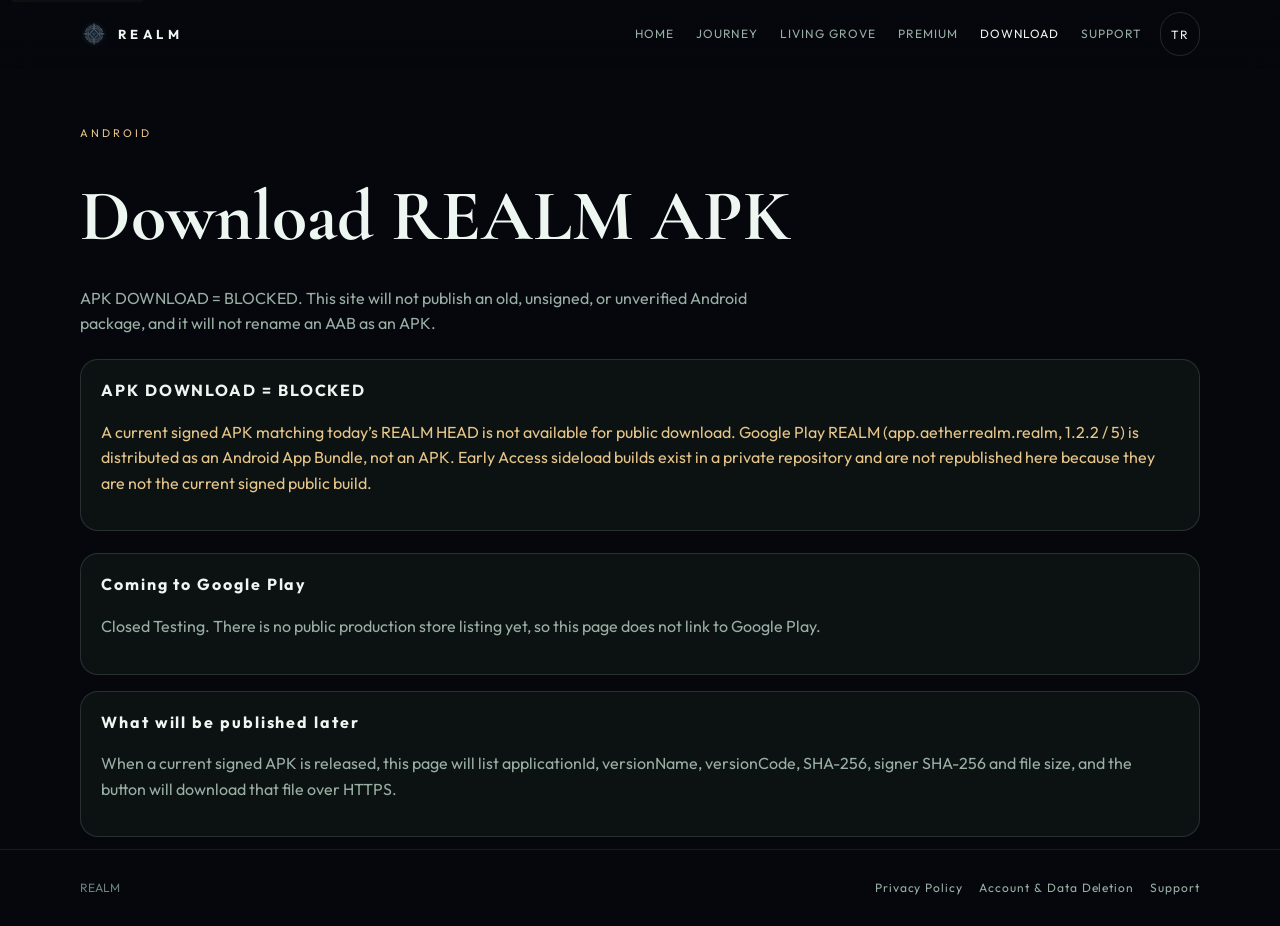
==== download/index.html @ 35841289 "Official REALM website (project path /realm/)" ====
<!doctype html>
<html lang="en">
<head>
  <meta charset="utf-8">
  <meta name="viewport" content="width=device-width, initial-scale=1, viewport-fit=cover">
  <title>Download REALM APK</title>
  <meta name="description" content="Direct APK download is currently blocked. Coming to Google Play — Closed Testing.">
  <meta name="theme-color" content="#05070d">
  <link rel="canonical" href="https://brokebrosol.github.io/realm/download/">
  <meta property="og:title" content="Download REALM APK">
  <meta property="og:description" content="Direct APK download is currently blocked. Coming to Google Play — Closed Testing.">
  <meta property="og:type" content="website">
  <meta property="og:url" content="https://brokebrosol.github.io/realm/download/">
  <meta property="og:image" content="https://brokebrosol.github.io/realm/assets/brand/og.png">
  <link rel="icon" href="../assets/brand/icon-512.png">
  <link rel="apple-touch-icon" href="../assets/brand/icon-512.png">
  <link rel="preconnect" href="https://fonts.googleapis.com">
  <link rel="preconnect" href="https://fonts.gstatic.com" crossorigin>
  <link href="https://fonts.googleapis.com/css2?family=Cormorant+Garamond:ital,wght@0,600;1,500&family=Outfit:wght@400;500;600;700&display=swap" rel="stylesheet">
  <link rel="stylesheet" href="../assets/site.css">
  
</head>
<body>

  <a class="skip" href="#content">Skip to content</a>
  <header class="site-header">
    <div class="wrap nav">
      <a class="brand" href="../">
        <img src="../assets/brand/icon-512.png" alt="" width="28" height="28">
        REALM
      </a>
      <nav class="nav-links" aria-label="Primary">
        <a href="../" data-en="Home" data-tr="Ana Sayfa">Home</a><a href="../journey/" data-en="Journey" data-tr="Yolculuk">Journey</a><a href="../living-grove/" data-en="Living Grove" data-tr="Living Grove">Living Grove</a><a href="../premium/" data-en="Premium" data-tr="Premium">Premium</a><a href="../download/" aria-current="page" data-en="Download" data-tr="İndir">Download</a><a href="../support/" data-en="Support" data-tr="Destek">Support</a>
        <button class="lang" type="button" aria-label="Switch language">TR</button>
      </nav>
      <button class="menu-btn" type="button" aria-expanded="false" data-en-aria="Open menu" data-tr-aria="Menüyü aç">Menu</button>
    </div>
    <nav class="drawer" aria-label="Mobile">
      <a href="../" data-en="Home" data-tr="Ana Sayfa">Home</a><a href="../journey/" data-en="Journey" data-tr="Yolculuk">Journey</a><a href="../living-grove/" data-en="Living Grove" data-tr="Living Grove">Living Grove</a><a href="../premium/" data-en="Premium" data-tr="Premium">Premium</a><a href="../download/" aria-current="page" data-en="Download" data-tr="İndir">Download</a><a href="../support/" data-en="Support" data-tr="Destek">Support</a>
    </nav>
  </header>

  <main id="content" class="page-hero">
    <div class="wrap">
      <p class="eyebrow">Android</p>
      <h1 data-en="Download REALM APK" data-tr="REALM APK İndir">Download REALM APK</h1>
      <p class="lead" data-en="APK DOWNLOAD = BLOCKED. This site will not publish an old, unsigned, or unverified Android package, and it will not rename an AAB as an APK." data-tr="APK İNDİRME = KAPALI. Bu site eski, imzasız veya doğrulanmamış bir Android paketini yayımlamaz; AAB’yi APK diye yeniden adlandırmaz.">APK DOWNLOAD = BLOCKED. This site will not publish an old, unsigned, or unverified Android package, and it will not rename an AAB as an APK.</p>
      <div class="notice warn">
        <strong>APK DOWNLOAD = BLOCKED</strong>
        <p data-en="A current signed APK matching today’s REALM HEAD is not available for public download. Google Play REALM (app.aetherrealm.realm, 1.2.2 / 5) is distributed as an Android App Bundle, not an APK. Early Access sideload builds exist in a private repository and are not republished here because they are not the current signed public build." data-tr="Bugünkü REALM HEAD ile eşleşen güncel imzalı bir APK herkese açık indirme için yok. Google Play REALM (app.aetherrealm.realm, 1.2.2 / 5) APK olarak değil Android App Bundle olarak dağıtılır. Erken Erişim sideload derlemeleri özel bir depodadır ve güncel imzalı kamuya açık derleme olmadıkları için burada yeniden yayımlanmaz.">A current signed APK matching today’s REALM HEAD is not available for public download. Google Play REALM (app.aetherrealm.realm, 1.2.2 / 5) is distributed as an Android App Bundle, not an APK. Early Access sideload builds exist in a private repository and are not republished here because they are not the current signed public build.</p>
      </div>
      <div class="play-box">
        <strong data-en="Coming to Google Play" data-tr="Google Play’e geliyor">Coming to Google Play</strong>
        <p data-en="Closed Testing. There is no public production store listing yet, so this page does not link to Google Play." data-tr="Kapalı test. Henüz herkese açık production mağaza kaydı olmadığı için bu sayfa Google Play’e bağlanmaz.">Closed Testing. There is no public production store listing yet, so this page does not link to Google Play.</p>
      </div>
      <div class="notice" style="margin-top:16px">
        <strong data-en="What will be published later" data-tr="Daha sonra ne yayımlanır">What will be published later</strong>
        <p data-en="When a current signed APK is released, this page will list applicationId, versionName, versionCode, SHA-256, signer SHA-256 and file size, and the button will download that file over HTTPS." data-tr="Güncel imzalı bir APK yayımlandığında bu sayfa applicationId, versionName, versionCode, SHA-256, imzalayan SHA-256 ve dosya boyutunu listeler; düğme dosyayı HTTPS üzerinden indirir.">When a current signed APK is released, this page will list applicationId, versionName, versionCode, SHA-256, signer SHA-256 and file size, and the button will download that file over HTTPS.</p>
      </div>
    </div>
  </main>

  <footer>
    <div class="wrap foot">
      <div>REALM</div>
      <nav>
        <a href="../privacy/" data-en="Privacy Policy" data-tr="Gizlilik Politikası">Privacy Policy</a>
        <a href="../delete-account/" data-en="Account & Data Deletion" data-tr="Hesap ve Veri Silme">Account & Data Deletion</a>
        <a href="../support/" data-en="Support" data-tr="Destek">Support</a>
      </nav>
    </div>
  </footer>
  <script src="../assets/site.js"></script>
</body>
</html>
---- assets/site.css ----
:root {
  --bg: #05070d;
  --bg-2: #08110e;
  --forest: #0c1a14;
  --panel: rgba(8, 14, 16, 0.78);
  --panel-solid: #101816;
  --text: #eef6f1;
  --muted: #9aafa4;
  --faint: #6d8178;
  --line: rgba(176, 214, 196, 0.16);
  --teal: #7ecb8a;
  --water: #3ec6c9;
  --gold: #d4b15a;
  --gold-soft: #e6c589;
  --danger: #c9896a;
  --shadow: 0 24px 80px rgba(0, 0, 0, 0.45);
  --radius: 22px;
  --font-display: "Cormorant Garamond", "Times New Roman", serif;
  --font-body: "Outfit", system-ui, sans-serif;
  --max: 1120px;
}

* { box-sizing: border-box; }
html { scroll-behavior: smooth; }
html, body { margin: 0; padding: 0; }
body {
  color: var(--text);
  background: var(--bg);
  font: 16px/1.6 var(--font-body);
  min-height: 100%;
  overflow-x: hidden;
}
img { max-width: 100%; display: block; }
a { color: inherit; }
button, [role="button"] { cursor: pointer; }
button { font-family: inherit; }

.skip {
  position: absolute;
  left: 12px;
  top: -40px;
  background: var(--gold);
  color: #14110a;
  padding: 8px 12px;
  z-index: 20;
}
.skip:focus { top: 12px; }

.wrap {
  width: min(var(--max), calc(100% - 36px));
  margin: 0 auto;
}

.site-header {
  position: sticky;
  top: 0;
  z-index: 30;
  backdrop-filter: blur(18px);
  background: linear-gradient(180deg, rgba(5, 7, 13, 0.92), rgba(5, 7, 13, 0.72) 70%, transparent);
  border-bottom: 1px solid transparent;
}
.nav {
  display: flex;
  align-items: center;
  justify-content: space-between;
  min-height: 68px;
  gap: 16px;
  padding-top: env(safe-area-inset-top);
}
.brand {
  display: inline-flex;
  align-items: center;
  gap: 10px;
  text-decoration: none;
  letter-spacing: 0.34em;
  font-weight: 700;
  font-size: 13px;
}
.brand img, .brand svg {
  width: 28px;
  height: 28px;
}
.nav-links {
  display: flex;
  align-items: center;
  gap: 2px;
  flex-wrap: wrap;
  justify-content: flex-end;
}
.nav-links a, .lang, .menu-btn {
  color: var(--muted);
  text-decoration: none;
  font-size: 12px;
  letter-spacing: 0.08em;
  text-transform: uppercase;
  padding: 10px 10px;
  min-height: 44px;
  display: inline-flex;
  align-items: center;
  background: none;
  border: 0;
  white-space: nowrap;
}
.nav-links a[aria-current="page"], .nav-links a:hover {
  color: var(--text);
}
.lang {
  border: 1px solid var(--line);
  border-radius: 999px;
  color: var(--text);
  margin-left: 6px;
}
.menu-btn { display: none; }

.hero {
  position: relative;
  min-height: 92vh;
  display: grid;
  align-items: end;
  overflow: hidden;
  isolation: isolate;
}
.hero-bg {
  position: absolute;
  inset: 0;
  z-index: -2;
  overflow: hidden;
  background: #05070d;
}
.hero-bg img {
  position: absolute;
  inset: 0;
  width: 100%;
  height: 100%;
  object-fit: cover;
  object-position: center 42%;
}
.hero-bg::before {
  content: "";
  position: absolute;
  inset: 0;
  background:
    linear-gradient(180deg, rgba(5,7,13,0.18) 0%, rgba(5,7,13,0.08) 32%, rgba(5,7,13,0.55) 68%, var(--bg) 100%),
    linear-gradient(90deg, rgba(5,7,13,0.35), transparent 38%, transparent 72%, rgba(5,7,13,0.25));
  pointer-events: none;
}
.hero-bg::after {
  content: "";
  position: absolute;
  inset: auto 0 0 0;
  height: 42%;
  background: linear-gradient(180deg, transparent, var(--bg));
}
.hero-copy {
  padding: 120px 0 72px;
  max-width: 760px;
}
.eyebrow {
  color: var(--gold-soft);
  font-size: 11px;
  letter-spacing: 0.28em;
  text-transform: uppercase;
  margin: 0 0 16px;
}
.hero h1 {
  font-family: var(--font-display);
  font-size: clamp(64px, 16vw, 148px);
  line-height: 0.82;
  letter-spacing: 0.08em;
  margin: 0 0 18px;
  font-weight: 600;
}
.intent {
  font-family: var(--font-display);
  font-size: clamp(20px, 3vw, 30px);
  font-style: normal;
  font-weight: 600;
  letter-spacing: 0.14em;
  text-transform: uppercase;
  color: var(--text);
  margin: 0 0 18px;
}
.lede {
  color: var(--muted);
  font-size: clamp(16px, 2vw, 19px);
  max-width: 560px;
  margin: 0 0 28px;
}
.cta-row {
  display: flex;
  flex-wrap: wrap;
  gap: 12px;
  align-items: center;
}
.cta {
  display: inline-flex;
  align-items: center;
  justify-content: center;
  min-height: 48px;
  min-width: 220px;
  padding: 14px 26px;
  border-radius: 999px;
  text-decoration: none;
  font-size: 12px;
  font-weight: 700;
  letter-spacing: 0.16em;
  text-transform: uppercase;
  border: 1px solid transparent;
}
.cta-primary {
  background: var(--text);
  color: #0b100e;
}
.cta-primary:hover { filter: brightness(1.06); }
.cta-ghost {
  border-color: var(--line);
  color: var(--text);
  background: rgba(8, 14, 16, 0.45);
}
.cta[aria-disabled="true"], .cta.blocked {
  opacity: 0.55;
  pointer-events: none;
}
.sub {
  display: block;
  margin-top: 14px;
  color: var(--faint);
  font-size: 12px;
  letter-spacing: 0.08em;
}

.section {
  padding: 88px 0;
  border-top: 1px solid rgba(176, 214, 196, 0.08);
}
.section h2 {
  font-family: var(--font-display);
  font-size: clamp(32px, 6vw, 56px);
  line-height: 1.05;
  margin: 0 0 14px;
  font-weight: 600;
}
.lead { color: var(--muted); max-width: 680px; margin: 0; }

.grid {
  display: grid;
  grid-template-columns: repeat(3, 1fr);
  gap: 14px;
  margin-top: 34px;
}
.grid-2 { grid-template-columns: repeat(2, 1fr); }
.grid-4 { grid-template-columns: repeat(4, 1fr); }

.card {
  background: linear-gradient(160deg, rgba(18, 28, 24, 0.92), rgba(8, 12, 12, 0.92));
  border: 1px solid var(--line);
  border-radius: var(--radius);
  padding: 22px;
  min-height: 168px;
  box-shadow: var(--shadow);
}
.card h3 {
  margin: 8px 0 8px;
  letter-spacing: 0.1em;
  font-size: 15px;
}
.card p { color: var(--muted); margin: 0; }
.tag {
  font-size: 10px;
  letter-spacing: 0.18em;
  color: var(--water);
  text-transform: uppercase;
}
.tag.free { color: var(--teal); }
.tag.soon { color: var(--gold); }
.motto {
  color: var(--gold-soft);
  font-size: 11px;
  letter-spacing: 0.14em;
  margin: 0 0 8px;
}

.journey {
  display: grid;
  gap: 0;
  margin-top: 36px;
}
.step {
  display: grid;
  grid-template-columns: 88px 1fr;
  gap: 18px;
  align-items: start;
  padding: 18px 0;
  border-top: 1px solid rgba(176, 214, 196, 0.1);
}
.step-index {
  font-family: var(--font-display);
  color: var(--gold);
  letter-spacing: 0.18em;
  font-size: 13px;
  padding-top: 6px;
}
.step h3 {
  margin: 0 0 6px;
  letter-spacing: 0.16em;
  font-size: 18px;
}
.step p { margin: 0; color: var(--muted); }

.still-grid {
  display: grid;
  grid-template-columns: repeat(5, 1fr);
  gap: 10px;
  margin-top: 28px;
}
.still {
  position: relative;
  overflow: hidden;
  border-radius: 16px;
  min-height: 180px;
  border: 1px solid var(--line);
  background: #0a1210;
}
.still img {
  width: 100%;
  height: 180px;
  object-fit: cover;
  object-position: center 40%;
}
.still figcaption {
  position: absolute;
  left: 10px;
  bottom: 10px;
  font-size: 11px;
  letter-spacing: 0.14em;
  color: var(--text);
  text-shadow: 0 1px 8px #000;
}
.caption-note {
  margin-top: 12px;
  color: var(--faint);
  font-size: 13px;
}

.premium-hero {
  display: grid;
  grid-template-columns: 1.1fr 0.9fr;
  gap: 28px;
  align-items: center;
}
.aether-orb {
  border-radius: 28px;
  overflow: hidden;
  border: 1px solid var(--line);
  min-height: 280px;
  background: #07090c center/cover no-repeat;
}
.aether-orb img {
  width: 100%;
  height: 100%;
  min-height: 280px;
  object-fit: cover;
}

.play-box, .notice {
  margin-top: 22px;
  padding: 18px 20px;
  border: 1px solid var(--line);
  border-radius: 18px;
  background: rgba(16, 24, 22, 0.7);
  color: var(--muted);
}
.play-box strong, .notice strong { color: var(--text); display: block; letter-spacing: 0.12em; margin-bottom: 6px; }
.warn { color: var(--gold-soft); }

.legal {
  width: min(780px, calc(100% - 36px));
  margin: 0 auto;
  padding: 36px 0 96px;
}
.legal h1 {
  font-family: var(--font-display);
  font-size: clamp(36px, 7vw, 56px);
  margin: 8px 0 12px;
}
.legal h2 {
  margin-top: 32px;
  font-size: 15px;
  letter-spacing: 0.14em;
  text-transform: uppercase;
}
.legal p, .legal li { color: var(--muted); }
.legal a { color: var(--gold-soft); }
.meta-line { color: var(--faint); font-size: 13px; }

.page-hero {
  padding: 56px 0 12px;
}
.page-hero h1 {
  font-family: var(--font-display);
  font-size: clamp(40px, 8vw, 72px);
  margin: 0 0 12px;
}

footer {
  border-top: 1px solid rgba(176, 214, 196, 0.1);
  padding: 28px 0 calc(28px + env(safe-area-inset-bottom));
  color: var(--faint);
  font-size: 12px;
}
.foot {
  display: flex;
  justify-content: space-between;
  gap: 18px;
  flex-wrap: wrap;
  align-items: center;
}
.foot nav { display: flex; flex-wrap: wrap; gap: 8px 16px; }
.foot a { color: var(--muted); text-decoration: none; letter-spacing: 0.08em; }
.foot a:hover { color: var(--text); }

.drawer {
  display: none;
}

@media (max-width: 900px) {
  .grid, .grid-2, .grid-4, .still-grid, .premium-hero {
    grid-template-columns: 1fr;
  }
  .still-grid { grid-template-columns: 1fr 1fr; }
  .still img { height: 150px; }
  .hero { min-height: 86vh; }
  .hero-copy { padding: 84px 0 56px; }
}

@media (max-width: 760px) {
  .nav-links { display: none; }
  .menu-btn { display: inline-flex; }
  .drawer {
    display: none;
    position: absolute;
    left: 0; right: 0;
    background: rgba(5, 7, 13, 0.96);
    border-bottom: 1px solid var(--line);
    padding: 8px 18px 18px;
  }
  .drawer.open { display: grid; }
  .drawer a {
    min-height: 44px;
    display: flex;
    align-items: center;
    text-decoration: none;
    letter-spacing: 0.16em;
    text-transform: uppercase;
    font-size: 13px;
    color: var(--text);
    border-top: 1px solid rgba(176, 214, 196, 0.08);
  }
  .step { grid-template-columns: 1fr; gap: 6px; }
  .cta { width: 100%; }
  .wrap { width: min(var(--max), calc(100% - 28px)); }
}

@media (prefers-reduced-motion: reduce) {
  html { scroll-behavior: auto; }
  * { transition: none !important; }
}
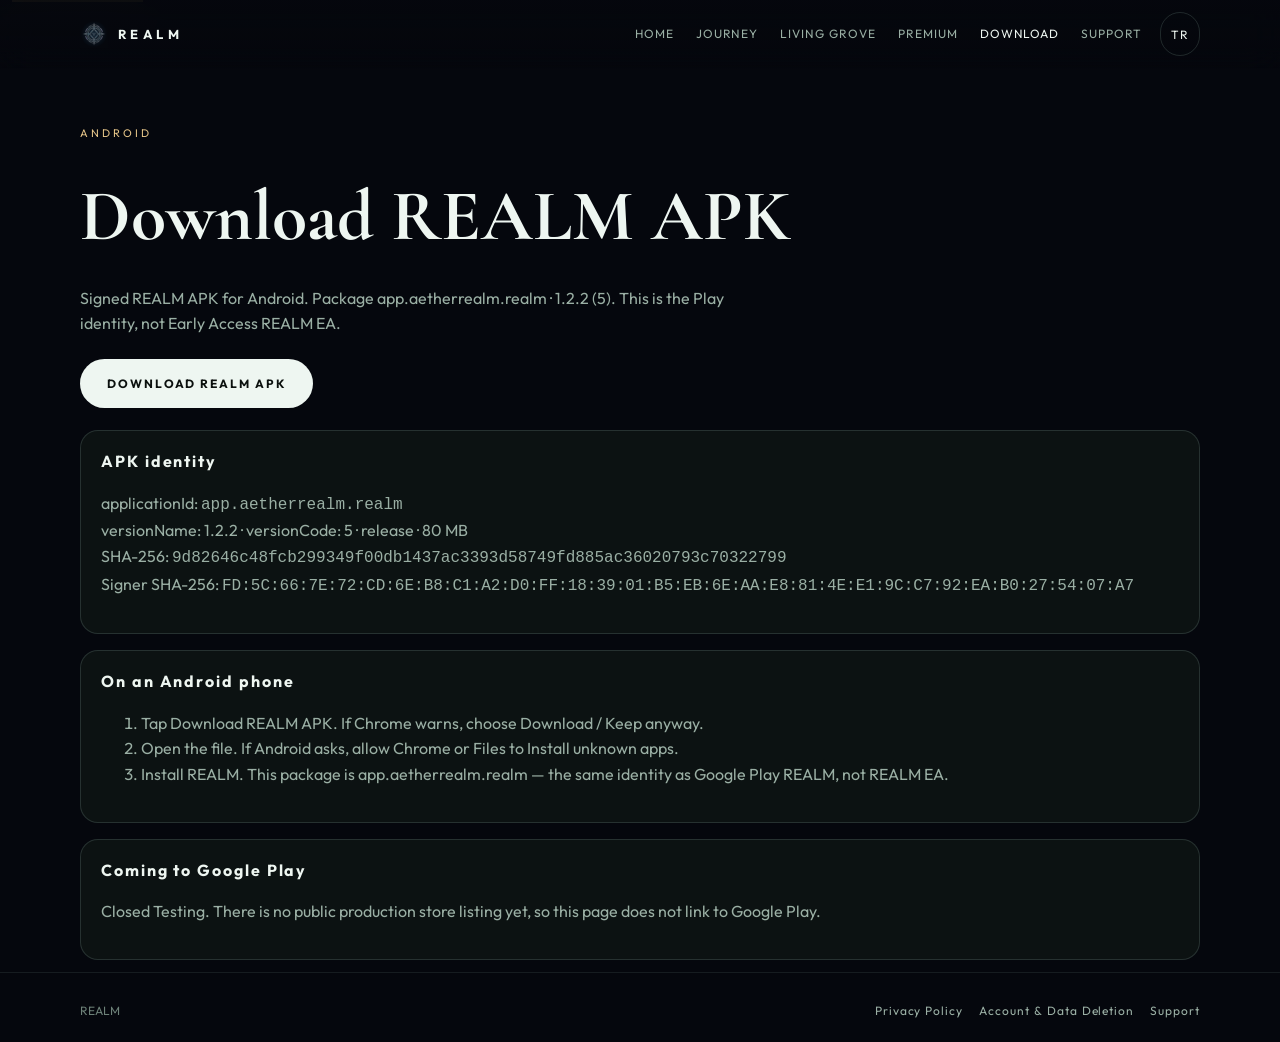
==== commit ccdd9d15: "Publish verified REALM 1.2.2 (5) Play APK download" ====
--- a/download/index.html
+++ b/download/index.html
@@ -4,11 +4,11 @@
   <meta charset="utf-8">
   <meta name="viewport" content="width=device-width, initial-scale=1, viewport-fit=cover">
   <title>Download REALM APK</title>
-  <meta name="description" content="Direct APK download is currently blocked. Coming to Google Play — Closed Testing.">
+  <meta name="description" content="Download the signed REALM Android APK. app.aetherrealm.realm 1.2.2 (5).">
   <meta name="theme-color" content="#05070d">
   <link rel="canonical" href="https://brokebrosol.github.io/realm/download/">
   <meta property="og:title" content="Download REALM APK">
-  <meta property="og:description" content="Direct APK download is currently blocked. Coming to Google Play — Closed Testing.">
+  <meta property="og:description" content="Download the signed REALM Android APK. app.aetherrealm.realm 1.2.2 (5).">
   <meta property="og:type" content="website">
   <meta property="og:url" content="https://brokebrosol.github.io/realm/download/">
   <meta property="og:image" content="https://brokebrosol.github.io/realm/assets/brand/og.png">
@@ -18,7 +18,6 @@
   <link rel="preconnect" href="https://fonts.gstatic.com" crossorigin>
   <link href="https://fonts.googleapis.com/css2?family=Cormorant+Garamond:ital,wght@0,600;1,500&family=Outfit:wght@400;500;600;700&display=swap" rel="stylesheet">
   <link rel="stylesheet" href="../assets/site.css">
-  
 </head>
 <body>
 
@@ -44,18 +43,28 @@
     <div class="wrap">
       <p class="eyebrow">Android</p>
       <h1 data-en="Download REALM APK" data-tr="REALM APK İndir">Download REALM APK</h1>
-      <p class="lead" data-en="APK DOWNLOAD = BLOCKED. This site will not publish an old, unsigned, or unverified Android package, and it will not rename an AAB as an APK." data-tr="APK İNDİRME = KAPALI. Bu site eski, imzasız veya doğrulanmamış bir Android paketini yayımlamaz; AAB’yi APK diye yeniden adlandırmaz.">APK DOWNLOAD = BLOCKED. This site will not publish an old, unsigned, or unverified Android package, and it will not rename an AAB as an APK.</p>
-      <div class="notice warn">
-        <strong>APK DOWNLOAD = BLOCKED</strong>
-        <p data-en="A current signed APK matching today’s REALM HEAD is not available for public download. Google Play REALM (app.aetherrealm.realm, 1.2.2 / 5) is distributed as an Android App Bundle, not an APK. Early Access sideload builds exist in a private repository and are not republished here because they are not the current signed public build." data-tr="Bugünkü REALM HEAD ile eşleşen güncel imzalı bir APK herkese açık indirme için yok. Google Play REALM (app.aetherrealm.realm, 1.2.2 / 5) APK olarak değil Android App Bundle olarak dağıtılır. Erken Erişim sideload derlemeleri özel bir depodadır ve güncel imzalı kamuya açık derleme olmadıkları için burada yeniden yayımlanmaz.">A current signed APK matching today’s REALM HEAD is not available for public download. Google Play REALM (app.aetherrealm.realm, 1.2.2 / 5) is distributed as an Android App Bundle, not an APK. Early Access sideload builds exist in a private repository and are not republished here because they are not the current signed public build.</p>
+      <p class="lead" data-en="Signed REALM APK for Android. Package app.aetherrealm.realm · 1.2.2 (5). This is the Play identity, not Early Access REALM EA." data-tr="Android için imzalı REALM APK. Paket app.aetherrealm.realm · 1.2.2 (5). Bu Play kimliğidir; Early Access REALM EA değildir.">Signed REALM APK for Android. Package app.aetherrealm.realm · 1.2.2 (5). This is the Play identity, not Early Access REALM EA.</p>
+      <div class="cta-row" style="margin-top:22px">
+        <a class="cta cta-primary" href="https://github.com/BrokeBroSOL/realm/releases/download/play-1.2.2-5/REALM-Play-app.aetherrealm.realm-1.2.2%2B5.apk" data-en="Download REALM APK" data-tr="REALM APK İndir">Download REALM APK</a>
       </div>
-      <div class="play-box">
+      <div class="notice" style="margin-top:22px">
+        <strong>APK identity</strong>
+        <p>applicationId: <code>app.aetherrealm.realm</code><br>
+        versionName: 1.2.2 · versionCode: 5 · release · 80 MB<br>
+        SHA-256: <code>9d82646c48fcb299349f00db1437ac3393d58749fd885ac36020793c70322799</code><br>
+        Signer SHA-256: <code>FD:5C:66:7E:72:CD:6E:B8:C1:A2:D0:FF:18:39:01:B5:EB:6E:AA:E8:81:4E:E1:9C:C7:92:EA:B0:27:54:07:A7</code></p>
+      </div>
+      <div class="notice" style="margin-top:16px">
+        <strong data-en="On an Android phone" data-tr="Android telefonda">On an Android phone</strong>
+        <ol>
+          <li data-en="Tap Download REALM APK. If Chrome warns, choose Download / Keep anyway." data-tr="REALM APK İndir’e dokun. Chrome uyarırsa İndir / Yine de sakla’yı seç.">Tap Download REALM APK. If Chrome warns, choose Download / Keep anyway.</li>
+          <li data-en="Open the file. If Android asks, allow Chrome or Files to Install unknown apps." data-tr="Dosyayı aç. Android isterse Chrome veya Dosyalar için Bilinmeyen uygulamalar yükleme iznini ver.">Open the file. If Android asks, allow Chrome or Files to Install unknown apps.</li>
+          <li data-en="Install REALM. This package is app.aetherrealm.realm — the same identity as Google Play REALM, not REALM EA." data-tr="REALM’i kur. Bu paket app.aetherrealm.realm — Google Play REALM ile aynı kimlik, REALM EA değil.">Install REALM. This package is app.aetherrealm.realm — the same identity as Google Play REALM, not REALM EA.</li>
+        </ol>
+      </div>
+      <div class="play-box" style="margin-top:16px">
         <strong data-en="Coming to Google Play" data-tr="Google Play’e geliyor">Coming to Google Play</strong>
         <p data-en="Closed Testing. There is no public production store listing yet, so this page does not link to Google Play." data-tr="Kapalı test. Henüz herkese açık production mağaza kaydı olmadığı için bu sayfa Google Play’e bağlanmaz.">Closed Testing. There is no public production store listing yet, so this page does not link to Google Play.</p>
-      </div>
-      <div class="notice" style="margin-top:16px">
-        <strong data-en="What will be published later" data-tr="Daha sonra ne yayımlanır">What will be published later</strong>
-        <p data-en="When a current signed APK is released, this page will list applicationId, versionName, versionCode, SHA-256, signer SHA-256 and file size, and the button will download that file over HTTPS." data-tr="Güncel imzalı bir APK yayımlandığında bu sayfa applicationId, versionName, versionCode, SHA-256, imzalayan SHA-256 ve dosya boyutunu listeler; düğme dosyayı HTTPS üzerinden indirir.">When a current signed APK is released, this page will list applicationId, versionName, versionCode, SHA-256, signer SHA-256 and file size, and the button will download that file over HTTPS.</p>
       </div>
     </div>
   </main>
@@ -73,4 +82,3 @@
   <script src="../assets/site.js"></script>
 </body>
 </html>
-
